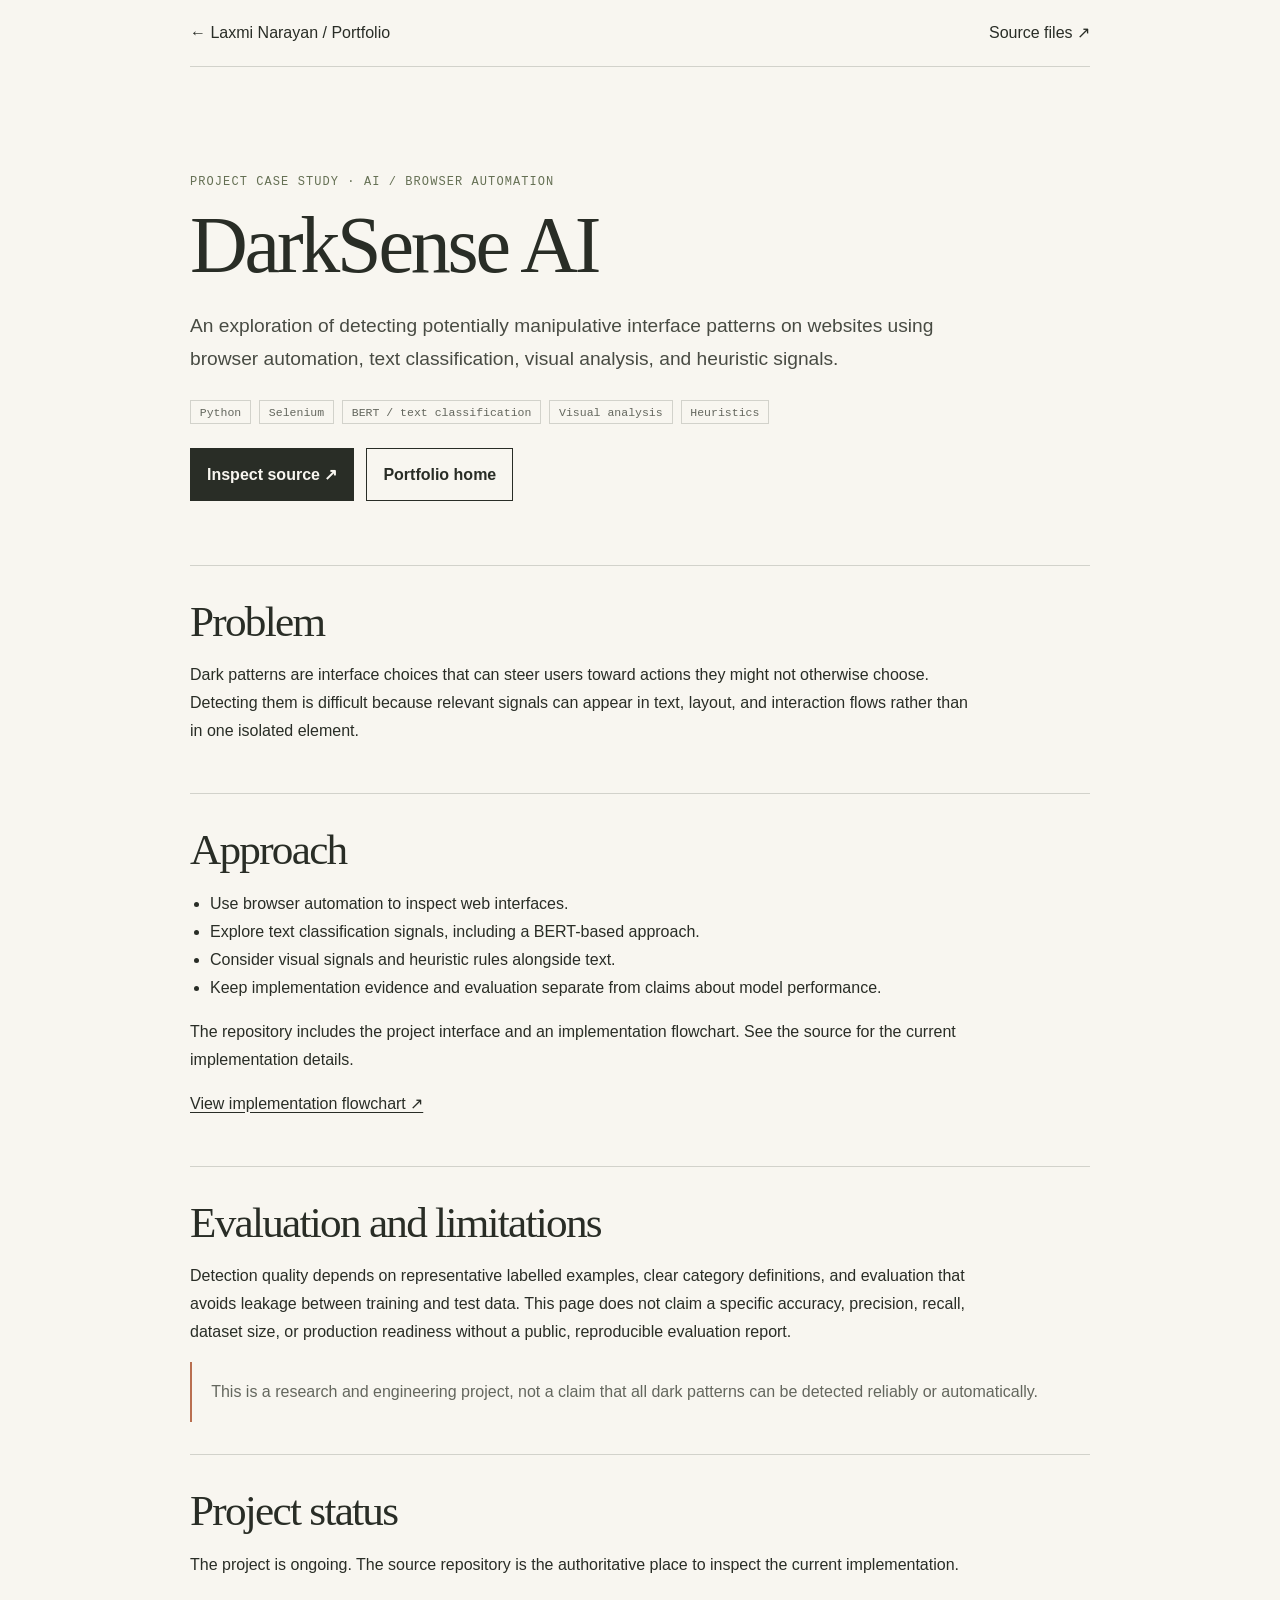
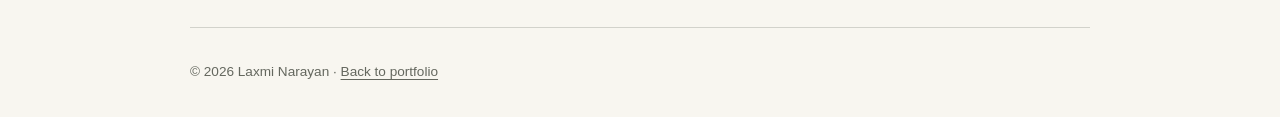
==== projects/darksense-ai/index.html @ 6225d192 "Add DarkSense AI SEO case study page" ====
<!doctype html>
<html lang="en"><head><meta charset="utf-8"><meta name="viewport" content="width=device-width, initial-scale=1"><meta name="description" content="DarkSense AI project case study: exploring dark-pattern detection with browser automation, BERT text classification, visual analysis, and heuristic signals."><meta name="robots" content="index, follow"><link rel="canonical" href="https://laxmi-narayan-87.github.io/portfolio/projects/darksense-ai/"><meta property="og:type" content="article"><meta property="og:title" content="DarkSense AI — Dark Pattern Detection Research"><meta property="og:description" content="A project exploring dark-pattern detection through browser automation, text classification, visual analysis, and heuristics."><meta property="og:url" content="https://laxmi-narayan-87.github.io/portfolio/projects/darksense-ai/"><meta name="twitter:card" content="summary"><meta name="twitter:title" content="DarkSense AI — Dark Pattern Detection Research"><meta name="twitter:description" content="A project exploring dark-pattern detection through browser automation, text classification, visual analysis, and heuristics."><title>DarkSense AI — Dark Pattern Detection Research | Laxmi Narayan</title><link rel="stylesheet" href="../../assets/project.css"></head><body><nav class="wrap nav"><a href="../../">← Laxmi Narayan / Portfolio</a><a href="https://github.com/laxmi-narayan-87/CL-PORT/tree/main/darksense">Source files ↗</a></nav><main class="wrap"><header><p class="eyebrow">Project case study · AI / browser automation</p><h1>DarkSense AI</h1><p class="lead">An exploration of detecting potentially manipulative interface patterns on websites using browser automation, text classification, visual analysis, and heuristic signals.</p><div class="tags"><span class="tag">Python</span><span class="tag">Selenium</span><span class="tag">BERT / text classification</span><span class="tag">Visual analysis</span><span class="tag">Heuristics</span></div><div class="links"><a class="button primary" href="https://github.com/laxmi-narayan-87/CL-PORT/tree/main/darksense">Inspect source ↗</a><a class="button" href="../../">Portfolio home</a></div></header><section class="section"><h2>Problem</h2><p>Dark patterns are interface choices that can steer users toward actions they might not otherwise choose. Detecting them is difficult because relevant signals can appear in text, layout, and interaction flows rather than in one isolated element.</p></section><section class="section"><h2>Approach</h2><ul><li>Use browser automation to inspect web interfaces.</li><li>Explore text classification signals, including a BERT-based approach.</li><li>Consider visual signals and heuristic rules alongside text.</li><li>Keep implementation evidence and evaluation separate from claims about model performance.</li></ul><p>The repository includes the project interface and an implementation flowchart. See the source for the current implementation details.</p><p><a href="https://github.com/laxmi-narayan-87/CL-PORT/blob/main/darksense/implementation-flowchart.svg">View implementation flowchart ↗</a></p></section><section class="section"><h2>Evaluation and limitations</h2><p>Detection quality depends on representative labelled examples, clear category definitions, and evaluation that avoids leakage between training and test data. This page does not claim a specific accuracy, precision, recall, dataset size, or production readiness without a public, reproducible evaluation report.</p><div class="note">This is a research and engineering project, not a claim that all dark patterns can be detected reliably or automatically.</div></section><section class="section"><h2>Project status</h2><p>The project is ongoing. The source repository is the authoritative place to inspect the current implementation.</p></section></main><footer class="wrap">© 2026 Laxmi Narayan · <a href="../../">Back to portfolio</a></footer></body></html>
---- assets/project.css ----
:root{color-scheme:light;--paper:#f8f6f0;--ink:#292d26;--muted:#64675e;--olive:#657054;--clay:#b96f50;--line:rgba(41,45,38,.18);--serif:Georgia,"Times New Roman",serif;--sans:Inter,-apple-system,BlinkMacSystemFont,"Segoe UI",sans-serif;--mono:"SFMono-Regular",Consolas,monospace;--max:900px}*{box-sizing:border-box}html{scroll-behavior:smooth}body{margin:0;background:var(--paper);color:var(--ink);font:16px/1.75 var(--sans)}a{color:inherit;text-underline-offset:.2em}a:hover{color:var(--olive)}a:focus-visible{outline:3px solid var(--clay);outline-offset:4px}.wrap{width:min(var(--max),calc(100% - 2.5rem));margin:auto}.nav{padding:1.2rem 0;border-bottom:1px solid var(--line);display:flex;justify-content:space-between;gap:1rem;flex-wrap:wrap}.nav a{text-decoration:none}.eyebrow,.meta{font: .75rem var(--mono);letter-spacing:.09em;text-transform:uppercase;color:var(--olive)}header{padding:clamp(3.5rem,8vw,6rem) 0 2.5rem}h1,h2,h3{font-family:var(--serif);font-weight:400;letter-spacing:-.04em;line-height:1.1}h1{font-size:clamp(2.8rem,7vw,5rem);margin:.7rem 0 1rem}h2{font-size:clamp(1.8rem,4vw,2.7rem);margin:0 0 1rem}h3{font-size:1.5rem;margin:1.5rem 0 .5rem}.lead{font-size:1.2rem;max-width:760px;color:#484b43}.section{padding:2rem 0;border-top:1px solid var(--line)}.section p,.section li{max-width:780px}.section ul{padding-left:1.25rem}.tags{display:flex;flex-wrap:wrap;gap:.5rem;margin:1.5rem 0}.tag{border:1px solid var(--line);padding:.3rem .55rem;font: .72rem var(--mono);color:var(--muted)}.links{display:flex;gap:.75rem;flex-wrap:wrap;margin:1.5rem 0}.button{display:inline-block;padding:.7rem 1rem;border:1px solid var(--ink);text-decoration:none;font-weight:600}.button.primary{background:var(--ink);color:var(--paper)}.note{padding:1rem 1.2rem;border-left:2px solid var(--clay);color:var(--muted)}footer{padding:2rem 0;color:var(--muted);font-size:.85rem;border-top:1px solid var(--line);margin-top:2rem}@media(prefers-reduced-motion:reduce){html{scroll-behavior:auto}}
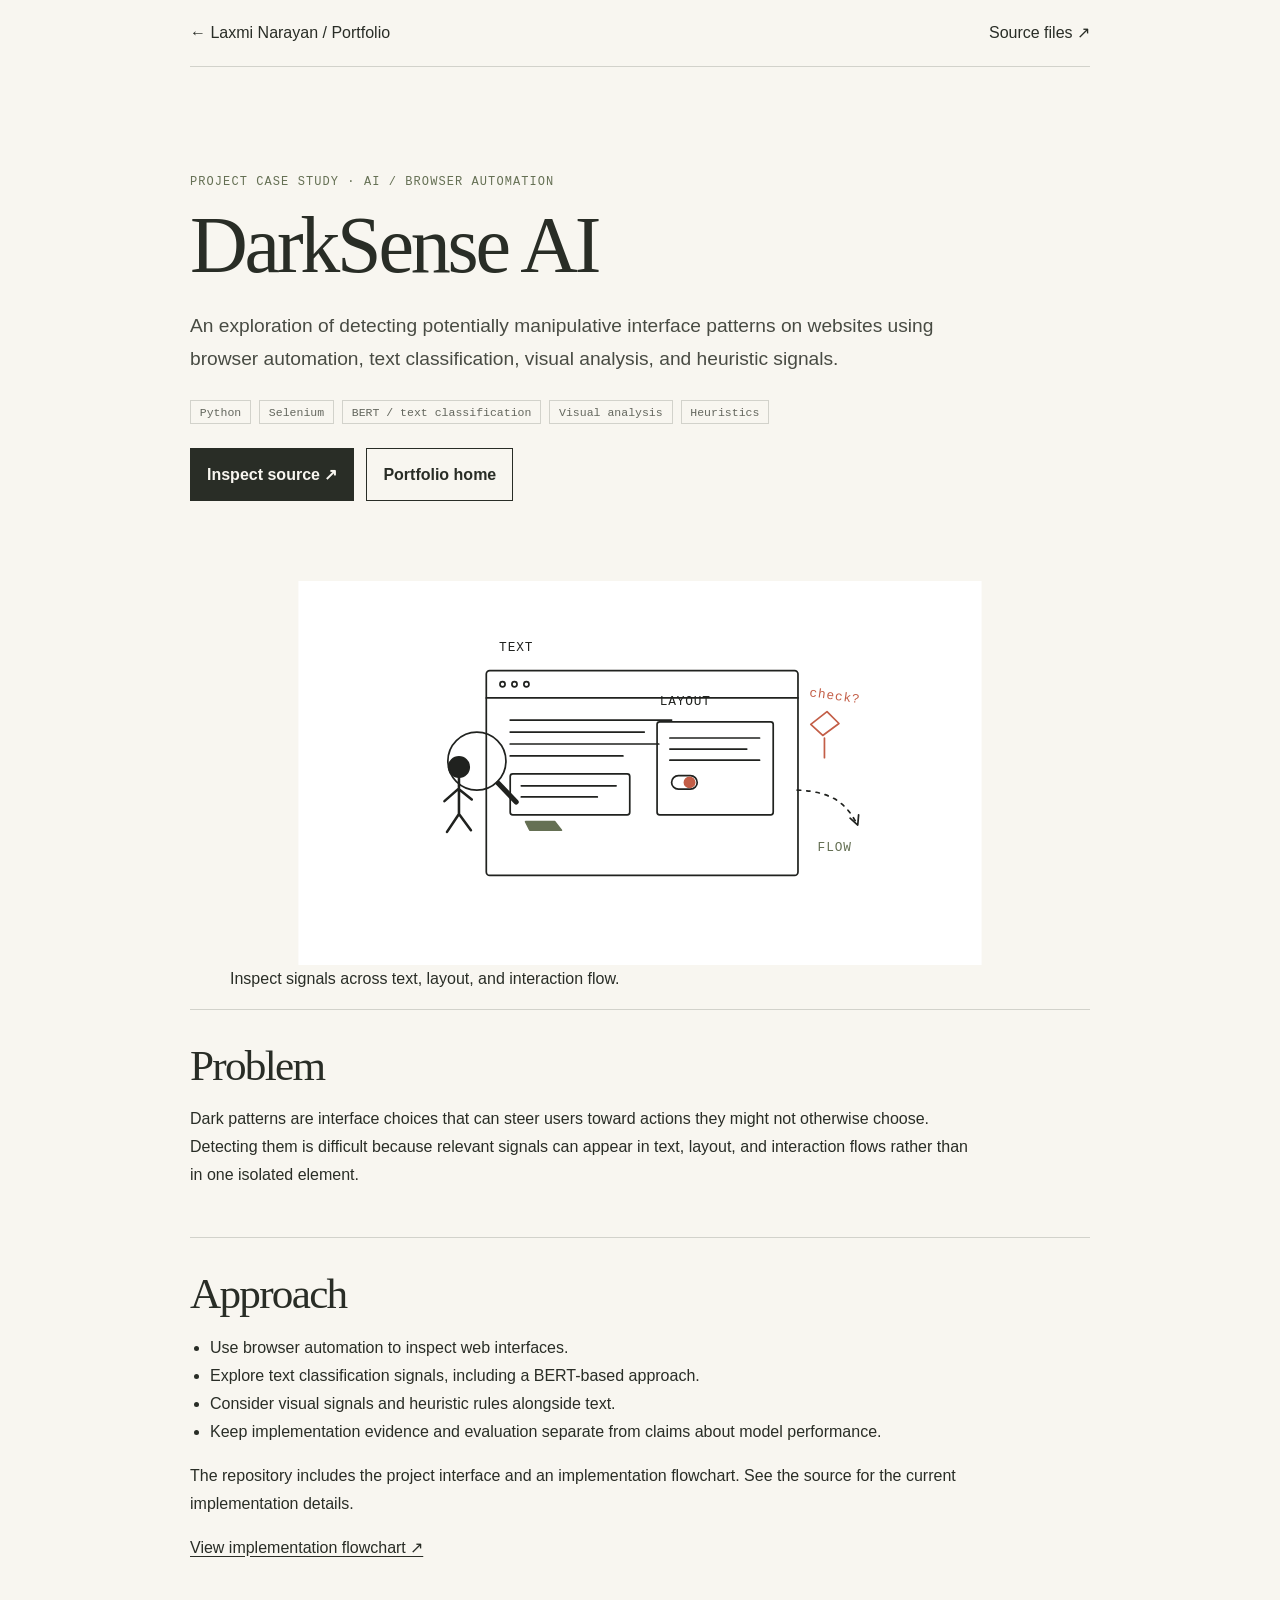
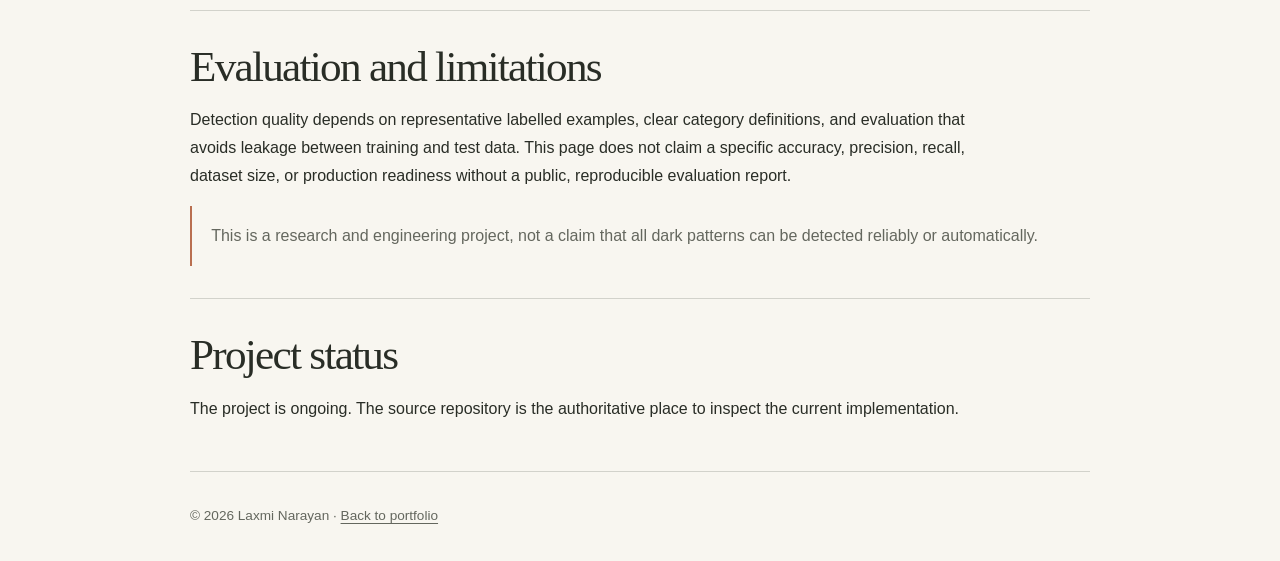
==== commit 03b690dc: "Integrate English hand-drawn illustration into projects/darksense-ai/index.html" ====
--- a/projects/darksense-ai/index.html
+++ b/projects/darksense-ai/index.html
@@ -1,2 +1,2 @@
 <!doctype html>
-<html lang="en"><head><meta charset="utf-8"><meta name="viewport" content="width=device-width, initial-scale=1"><meta name="description" content="DarkSense AI project case study: exploring dark-pattern detection with browser automation, BERT text classification, visual analysis, and heuristic signals."><meta name="robots" content="index, follow"><link rel="canonical" href="https://laxmi-narayan-87.github.io/portfolio/projects/darksense-ai/"><meta property="og:type" content="article"><meta property="og:title" content="DarkSense AI — Dark Pattern Detection Research"><meta property="og:description" content="A project exploring dark-pattern detection through browser automation, text classification, visual analysis, and heuristics."><meta property="og:url" content="https://laxmi-narayan-87.github.io/portfolio/projects/darksense-ai/"><meta name="twitter:card" content="summary"><meta name="twitter:title" content="DarkSense AI — Dark Pattern Detection Research"><meta name="twitter:description" content="A project exploring dark-pattern detection through browser automation, text classification, visual analysis, and heuristics."><title>DarkSense AI — Dark Pattern Detection Research | Laxmi Narayan</title><link rel="stylesheet" href="../../assets/project.css"></head><body><nav class="wrap nav"><a href="../../">← Laxmi Narayan / Portfolio</a><a href="https://github.com/laxmi-narayan-87/CL-PORT/tree/main/darksense">Source files ↗</a></nav><main class="wrap"><header><p class="eyebrow">Project case study · AI / browser automation</p><h1>DarkSense AI</h1><p class="lead">An exploration of detecting potentially manipulative interface patterns on websites using browser automation, text classification, visual analysis, and heuristic signals.</p><div class="tags"><span class="tag">Python</span><span class="tag">Selenium</span><span class="tag">BERT / text classification</span><span class="tag">Visual analysis</span><span class="tag">Heuristics</span></div><div class="links"><a class="button primary" href="https://github.com/laxmi-narayan-87/CL-PORT/tree/main/darksense">Inspect source ↗</a><a class="button" href="../../">Portfolio home</a></div></header><section class="section"><h2>Problem</h2><p>Dark patterns are interface choices that can steer users toward actions they might not otherwise choose. Detecting them is difficult because relevant signals can appear in text, layout, and interaction flows rather than in one isolated element.</p></section><section class="section"><h2>Approach</h2><ul><li>Use browser automation to inspect web interfaces.</li><li>Explore text classification signals, including a BERT-based approach.</li><li>Consider visual signals and heuristic rules alongside text.</li><li>Keep implementation evidence and evaluation separate from claims about model performance.</li></ul><p>The repository includes the project interface and an implementation flowchart. See the source for the current implementation details.</p><p><a href="https://github.com/laxmi-narayan-87/CL-PORT/blob/main/darksense/implementation-flowchart.svg">View implementation flowchart ↗</a></p></section><section class="section"><h2>Evaluation and limitations</h2><p>Detection quality depends on representative labelled examples, clear category definitions, and evaluation that avoids leakage between training and test data. This page does not claim a specific accuracy, precision, recall, dataset size, or production readiness without a public, reproducible evaluation report.</p><div class="note">This is a research and engineering project, not a claim that all dark patterns can be detected reliably or automatically.</div></section><section class="section"><h2>Project status</h2><p>The project is ongoing. The source repository is the authoritative place to inspect the current implementation.</p></section></main><footer class="wrap">© 2026 Laxmi Narayan · <a href="../../">Back to portfolio</a></footer></body></html>+<html lang="en"><head><meta charset="utf-8"><meta name="viewport" content="width=device-width, initial-scale=1"><meta name="description" content="DarkSense AI project case study: exploring dark-pattern detection with browser automation, BERT text classification, visual analysis, and heuristic signals."><meta name="robots" content="index, follow"><link rel="canonical" href="https://laxmi-narayan-87.github.io/portfolio/projects/darksense-ai/"><meta property="og:type" content="article"><meta property="og:title" content="DarkSense AI — Dark Pattern Detection Research"><meta property="og:description" content="A project exploring dark-pattern detection through browser automation, text classification, visual analysis, and heuristics."><meta property="og:url" content="https://laxmi-narayan-87.github.io/portfolio/projects/darksense-ai/"><meta name="twitter:card" content="summary"><meta name="twitter:title" content="DarkSense AI — Dark Pattern Detection Research"><meta name="twitter:description" content="A project exploring dark-pattern detection through browser automation, text classification, visual analysis, and heuristics."><title>DarkSense AI — Dark Pattern Detection Research | Laxmi Narayan</title><link rel="stylesheet" href="../../assets/project.css"></head><body><nav class="wrap nav"><a href="../../">← Laxmi Narayan / Portfolio</a><a href="https://github.com/laxmi-narayan-87/CL-PORT/tree/main/darksense">Source files ↗</a></nav><main class="wrap"><header><p class="eyebrow">Project case study · AI / browser automation</p><h1>DarkSense AI</h1><p class="lead">An exploration of detecting potentially manipulative interface patterns on websites using browser automation, text classification, visual analysis, and heuristic signals.</p><div class="tags"><span class="tag">Python</span><span class="tag">Selenium</span><span class="tag">BERT / text classification</span><span class="tag">Visual analysis</span><span class="tag">Heuristics</span></div><div class="links"><a class="button primary" href="https://github.com/laxmi-narayan-87/CL-PORT/tree/main/darksense">Inspect source ↗</a><a class="button" href="../../">Portfolio home</a></div></header><figure class="case-illustration"><img src="../../assets/illustrations/darksense-inspection.svg" alt="A hand-drawn figure examines a website interface, focusing on text, layout, and interaction flow." width="800" height="450" style="display:block;width:100%;max-height:24rem;object-fit:contain"><figcaption>Inspect signals across text, layout, and interaction flow.</figcaption></figure><section class="section"><h2>Problem</h2><p>Dark patterns are interface choices that can steer users toward actions they might not otherwise choose. Detecting them is difficult because relevant signals can appear in text, layout, and interaction flows rather than in one isolated element.</p></section><section class="section"><h2>Approach</h2><ul><li>Use browser automation to inspect web interfaces.</li><li>Explore text classification signals, including a BERT-based approach.</li><li>Consider visual signals and heuristic rules alongside text.</li><li>Keep implementation evidence and evaluation separate from claims about model performance.</li></ul><p>The repository includes the project interface and an implementation flowchart. See the source for the current implementation details.</p><p><a href="https://github.com/laxmi-narayan-87/CL-PORT/blob/main/darksense/implementation-flowchart.svg">View implementation flowchart ↗</a></p></section><section class="section"><h2>Evaluation and limitations</h2><p>Detection quality depends on representative labelled examples, clear category definitions, and evaluation that avoids leakage between training and test data. This page does not claim a specific accuracy, precision, recall, dataset size, or production readiness without a public, reproducible evaluation report.</p><div class="note">This is a research and engineering project, not a claim that all dark patterns can be detected reliably or automatically.</div></section><section class="section"><h2>Project status</h2><p>The project is ongoing. The source repository is the authoritative place to inspect the current implementation.</p></section></main><footer class="wrap">© 2026 Laxmi Narayan · <a href="../../">Back to portfolio</a></footer></body></html>
